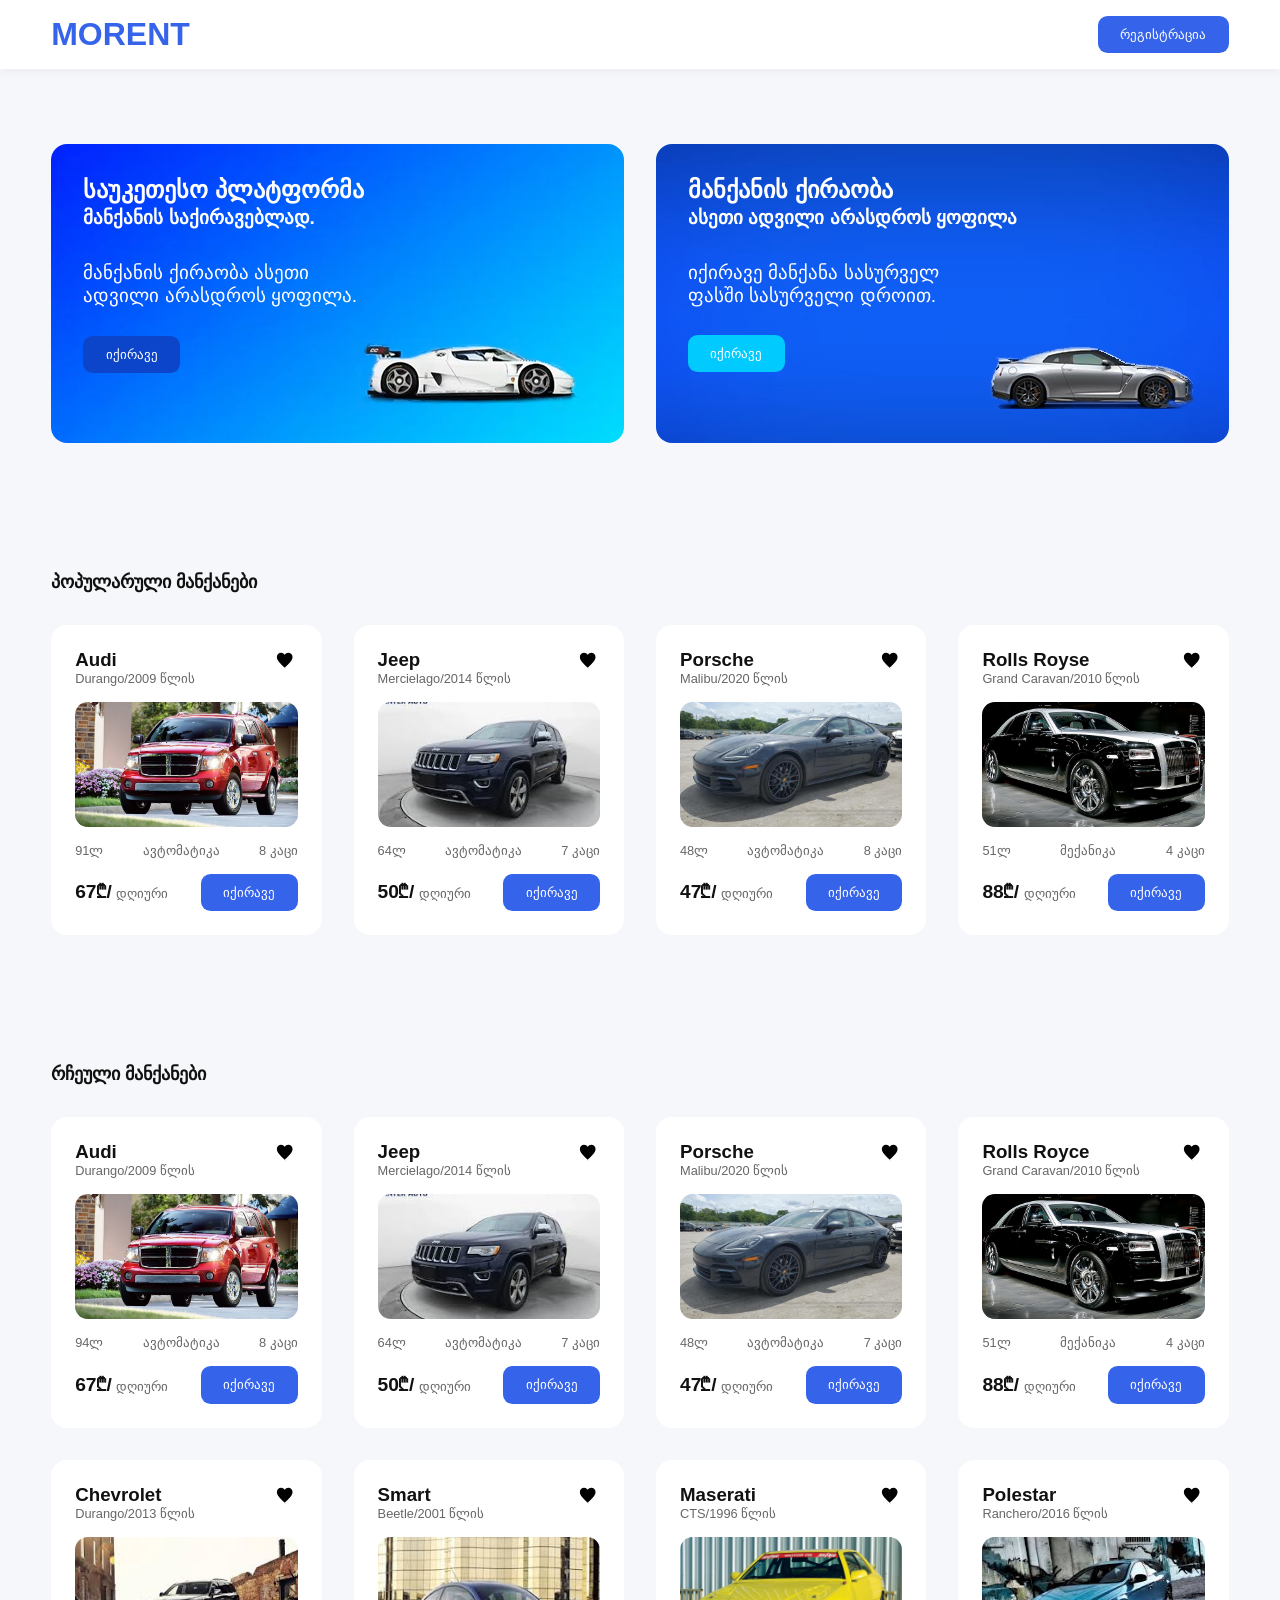
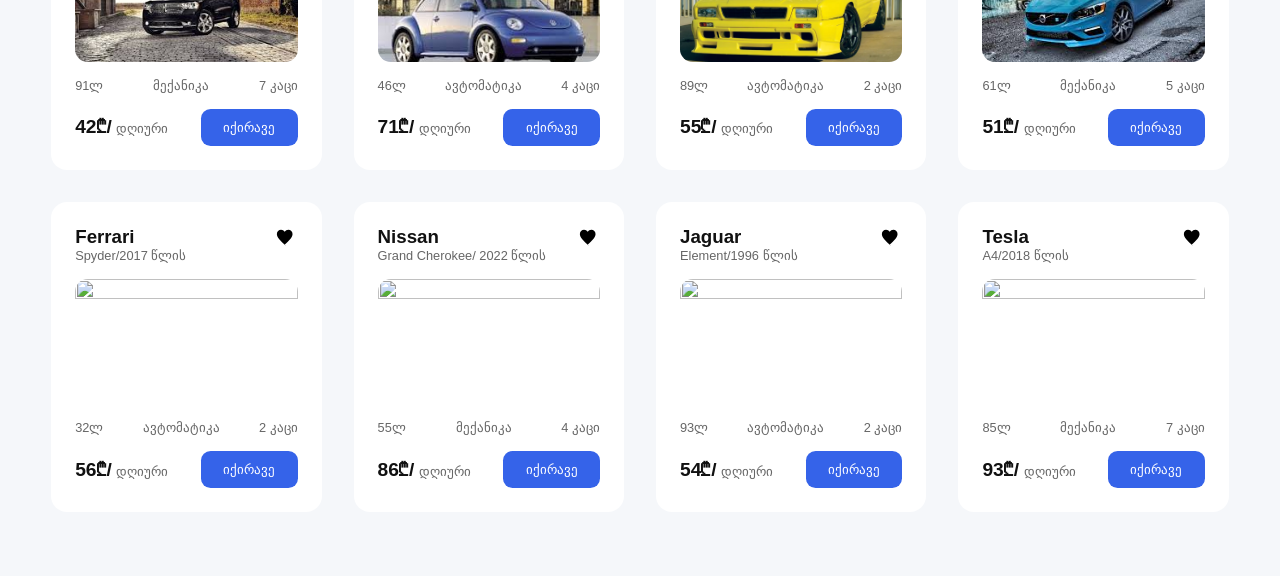
==== index.html @ abd8f341 "rent" ====
<!DOCTYPE html>
<html lang="ka">
<head>
  <meta charset="UTF-8" />
  <meta name="viewport" content="width=device-width, initial-scale=1.0" />
  <link rel="stylesheet" href="https://cdnjs.cloudflare.com/ajax/libs/font-awesome/7.0.1/css/all.min.css" integrity="sha512-2SwdPD6INVrV/lHTZbO2nodKhrnDdJK9/kg2XD1r9uGqPo1cUbujc+IYdlYdEErWNu69gVcYgdxlmVmzTWnetw==" crossorigin="anonymous" referrerpolicy="no-referrer" />
  <link rel="stylesheet" href="https://fonts.googleapis.com/css2?family=Material+Symbols+Outlined:opsz,wght,FILL,GRAD@24,400,0,0&icon_names=search_hands_free" />
  
  <title>MORENT</title>
  <link rel="stylesheet" href="car.css" />
</head>
<body>

  <!-- HEADER -->
  <header class="header">
    <div class="container header-inner">
      <h2 class="logo">MORENT</h2>
      <button class="btn-primary">რეგისტრაცია</button>
    </div>
  </header>

  <main>

    <!-- HERO SECTION -->
    <section class="hero section">
  <div class="container hero-grid">

    <div class="hero-card hero-bg-1">
      <div class="hero-content">
        <h2>საუკეთესო პლატფორმა</h2>
        <p class="hero-sub">მანქანის საქირავებლად.</p>
        <p class="hero-small">მანქანის ქირაობა ასეთი ადვილი არასდროს ყოფილა.</p>

        <div class="hero-bottom">
          <button class="btn-primary first-btn">იქირავე</button>
          <img src="imgs/car2.png" alt="Car" class="hero-car">
        </div>
      </div>
    </div>

    <div class="hero-card hero-bg-2">
      <div class="hero-content">
        <h2>მანქანის ქირაობა</h2>
        <p class="hero-sub">ასეთი ადვილი არასდროს ყოფილა</p>
        <p class="hero-small small2">იქირავე მანქანა სასურველ ფასში სასურველი დროით.</p>

        <div class="hero-bottom">
          <button class="btn-primary second-btn">იქირავე</button>
          <img src="imgs/car.png" alt="Car" class="hero-car">
        </div>
      </div>
    </div>

  </div>
</section>

    <!------------------------------------------ POPULAR CARS ------------------------------------------>
    <section class="section">
      <div class="container">
        <h4 class="section-title">პოპულარული მანქანები</h4>

        <div class="car-grid">

          <!-- CARD 1 -->
          <div class="car-card">
            <div class="card-top">
              <div>
                <h3>Audi</h3>
                <p class="car-small">Durango/2009 წლის</p>
              </div>
              <button class="heart-btn">
                <svg class="heart-icon" viewBox="0 0 24 24">
                  <path d="M12 21.35l-1.45-1.32C5.4 15.36 2 12.28 2 8.5 
                          2 6 4 4 6.5 4 
                          8.04 4 9.54 4.81 10.4 6.09 
                          11.26 4.81 12.76 4 14.3 4 
                          16.8 4 18.8 6 18.8 8.5 
                          18.8 12.28 15.4 15.36 10.25 19.97 
                          L12 21.35z"/>
                </svg>
              </button>
            </div>
<!-- SLIDER -->
            <div class="slider">
              <div class="slides">
                  <img src="imgs/audi_1.jpeg">
                  <img src="imgs/audi_2.jpeg">
                  <img src="imgs/audi_3.jpeg">
              </div>
            </div>

            <div class="car-icons">
              
              <div class="icon-item">
                <i class="fa-solid fa-gas-pump"></i>
                <span>91ლ</span>
              </div>

              <div class="icon-item">
                <i class="fa-solid fa-gears"></i>
                <span>ავტომატიკა</span>
              </div>

              <div class="icon-item">
                <i class="fa-solid fa-people-group"></i>
                <span>8 კაცი</span>
              </div>

            </div>

            <div class="card-bottom">
              <p class="price">
                <span class="price-main">67₾/</span>
                <span class="price-sub">დღიური</span>
              </p>
              <button class="btn-primary">იქირავე</button>
            </div>
          </div>

         <!-- CARD 2 -->
          <div class="car-card">
            <div class="card-top">
              <div>
                <h3>Jeep</h3>
                <p class="car-small">Mercielago/2014 წლის</p>
              </div>
              <button class="heart-btn">
                <svg class="heart-icon" viewBox="0 0 24 24">
                  <path d="M12 21.35l-1.45-1.32C5.4 15.36 2 12.28 2 8.5 
                          2 6 4 4 6.5 4 
                          8.04 4 9.54 4.81 10.4 6.09 
                          11.26 4.81 12.76 4 14.3 4 
                          16.8 4 18.8 6 18.8 8.5 
                          18.8 12.28 15.4 15.36 10.25 19.97 
                          L12 21.35z"/>
                </svg>
              </button>
            </div>

<!-- SLIDER -->
            <div class="slider">
              <div class="slides">
                  <img src="imgs/jeep_2.jpeg">
                  <img src="imgs/jeep_1.jpeg">
                  <img src="imgs/jeep_3.jpeg">
              </div>
            </div>

            <div class="car-icons">
              
              <div class="icon-item">
                <i class="fa-solid fa-gas-pump"></i>
                <span>64ლ</span>
              </div>

              <div class="icon-item">
                <i class="fa-solid fa-gears"></i>
                <span>ავტომატიკა</span>
              </div>

              <div class="icon-item">
                <i class="fa-solid fa-people-group"></i>
                <span>7 კაცი</span>
              </div>

            </div>

            <div class="card-bottom">
              <p class="price">
                <span class="price-main">50₾/</span>
                <span class="price-sub">დღიური</span>
              </p>
              <button class="btn-primary">იქირავე</button>
            </div>
          </div>

        <!-- CARD 3 -->
          <div class="car-card">
            <div class="card-top">
              <div>
                <h3>Porsche</h3>
                <p class="car-small">Malibu/2020 წლის</p>
              </div>
              <button class="heart-btn">
                <svg class="heart-icon" viewBox="0 0 24 24">
                  <path d="M12 21.35l-1.45-1.32C5.4 15.36 2 12.28 2 8.5 
                          2 6 4 4 6.5 4 
                          8.04 4 9.54 4.81 10.4 6.09 
                          11.26 4.81 12.76 4 14.3 4 
                          16.8 4 18.8 6 18.8 8.5 
                          18.8 12.28 15.4 15.36 10.25 19.97 
                          L12 21.35z"/>
                </svg>
              </button>
            </div>

<!-- SLIDER -->
            <div class="slider">
              <div class="slides">
                  <img src="imgs/porsche_1.jpg">
                  <img src="imgs/porsche_2.jpg">
                  <img src="imgs/porsche_3.jpg">
              </div>
            </div>

            <div class="car-icons">
              
              <div class="icon-item">
                <i class="fa-solid fa-gas-pump"></i>
                <span>48ლ</span>
              </div>

              <div class="icon-item">
                <i class="fa-solid fa-gears"></i>
                <span>ავტომატიკა</span>
              </div>

              <div class="icon-item">
                <i class="fa-solid fa-people-group"></i>
                <span>8 კაცი</span>
              </div>

            </div>

            <div class="card-bottom">
              <p class="price">
                <span class="price-main">47₾/</span>
                <span class="price-sub">დღიური</span>
              </p>
              <button class="btn-primary">იქირავე</button>
            </div>
          </div>

        <!-- CARD 4 -->
          <div class="car-card">
            <div class="card-top">
              <div>
                <h3>Rolls Royse</h3>
                <p class="car-small">Grand Caravan/2010 წლის</p>
              </div>
              <button class="heart-btn">
                <svg class="heart-icon" viewBox="0 0 24 24">
                  <path d="M12 21.35l-1.45-1.32C5.4 15.36 2 12.28 2 8.5 
                          2 6 4 4 6.5 4 
                          8.04 4 9.54 4.81 10.4 6.09 
                          11.26 4.81 12.76 4 14.3 4 
                          16.8 4 18.8 6 18.8 8.5 
                          18.8 12.28 15.4 15.36 10.25 19.97 
                          L12 21.35z"/>
                </svg>
              </button>
            </div>

<!-- SLIDER -->
            <div class="slider">
              <div class="slides">
                  <img src="imgs/rolls_1.jpg">
                  <img src="imgs/rolls_2.jpeg">
                  <img src="imgs/rolls_3.jpeg">
              </div>
            </div>

            <div class="car-icons">
              
              <div class="icon-item">
                <i class="fa-solid fa-gas-pump"></i>
                <span>51ლ</span>
              </div>

              <div class="icon-item">
                <i class="fa-solid fa-gears"></i>
                <span>მექანიკა</span>
              </div>

              <div class="icon-item">
                <i class="fa-solid fa-people-group"></i>
                <span>4 კაცი</span>
              </div>

            </div>

            <div class="card-bottom">
              <p class="price">
                <span class="price-main">88₾/</span>
                <span class="price-sub">დღიური</span>
              </p>
              <button class="btn-primary">იქირავე</button>
            </div>
          </div>

        </div>
      </div>
    </section>

    <!-------------------------------------- rcheuli manqanebi ------------------------------------------>
    <section class="section">
      <div class="container">
        <h4 class="section-title">რჩეული მანქანები</h4>

        <div class="car-grid">

          <!-- CARD 5 -->
          <div class="car-card">
            <div class="card-top">
              <div>
                <h3>Audi</h3>
                <p class="car-small">Durango/2009 წლის</p>
              </div>
              <button class="heart-btn">
                <svg class="heart-icon" viewBox="0 0 24 24">
                  <path d="M12 21.35l-1.45-1.32C5.4 15.36 2 12.28 2 8.5 
                          2 6 4 4 6.5 4 
                          8.04 4 9.54 4.81 10.4 6.09 
                          11.26 4.81 12.76 4 14.3 4 
                          16.8 4 18.8 6 18.8 8.5 
                          18.8 12.28 15.4 15.36 10.25 19.97 
                          L12 21.35z"/>
                </svg>
              </button>
            </div>
<!-- SLIDER -->
            <div class="slider">
              <div class="slides">
                  <img src="imgs/audi_1.jpeg">
                  <img src="imgs/audi_2.jpeg">
                  <img src="imgs/audi_3.jpeg">
              </div>
            </div>

            <div class="car-icons">
              
              <div class="icon-item">
                <i class="fa-solid fa-gas-pump"></i>
                <span>94ლ</span>
              </div>

              <div class="icon-item">
                <i class="fa-solid fa-gears"></i>
                <span>ავტომატიკა</span>
              </div>

              <div class="icon-item">
                <i class="fa-solid fa-people-group"></i>
                <span>8 კაცი</span>
              </div>

            </div>

            <div class="card-bottom">
              <p class="price">
                <span class="price-main">67₾/</span>
                <span class="price-sub">დღიური</span>
              </p>
              <button class="btn-primary">იქირავე</button>
            </div>
          </div>

         <!-- CARD 6 -->
          <div class="car-card">
            <div class="card-top">
              <div>
                <h3>Jeep</h3>
                <p class="car-small">Mercielago/2014 წლის</p>
              </div>
              <button class="heart-btn">
                <svg class="heart-icon" viewBox="0 0 24 24">
                  <path d="M12 21.35l-1.45-1.32C5.4 15.36 2 12.28 2 8.5 
                          2 6 4 4 6.5 4 
                          8.04 4 9.54 4.81 10.4 6.09 
                          11.26 4.81 12.76 4 14.3 4 
                          16.8 4 18.8 6 18.8 8.5 
                          18.8 12.28 15.4 15.36 10.25 19.97 
                          L12 21.35z"/>
                </svg>
              </button>
            </div>

<!-- SLIDER -->
            <div class="slider">
              <div class="slides">
                  <img src="imgs/jeep_2.jpeg">
                  <img src="imgs/jeep_1.jpeg">
                  <img src="imgs/jeep_3.jpeg">
              </div>
            </div>

            <div class="car-icons">
              
              <div class="icon-item">
                <i class="fa-solid fa-gas-pump"></i>
                <span>64ლ</span>
              </div>

              <div class="icon-item">
                <i class="fa-solid fa-gears"></i>
                <span>ავტომატიკა</span>
              </div>

              <div class="icon-item">
                <i class="fa-solid fa-people-group"></i>
                <span>7 კაცი</span>
              </div>

            </div>

            <div class="card-bottom">
              <p class="price">
                <span class="price-main">50₾/</span>
                <span class="price-sub">დღიური</span>
              </p>
              <button class="btn-primary">იქირავე</button>
            </div>
          </div>

        <!-- CARD 7 -->
          <div class="car-card">
            <div class="card-top">
              <div>
                <h3>Porsche</h3>
                <p class="car-small">Malibu/2020 წლის</p>
              </div>
              <button class="heart-btn">
                <svg class="heart-icon" viewBox="0 0 24 24">
                  <path d="M12 21.35l-1.45-1.32C5.4 15.36 2 12.28 2 8.5 
                          2 6 4 4 6.5 4 
                          8.04 4 9.54 4.81 10.4 6.09 
                          11.26 4.81 12.76 4 14.3 4 
                          16.8 4 18.8 6 18.8 8.5 
                          18.8 12.28 15.4 15.36 10.25 19.97 
                          L12 21.35z"/>
                </svg>
              </button>
            </div>

<!-- SLIDER -->
            <div class="slider">
              <div class="slides">
                  <img src="imgs/porsche_1.jpg">
                  <img src="imgs/porsche_2.jpg">
                  <img src="imgs/porsche_3.jpg">
              </div>
            </div>

            <div class="car-icons">
              
              <div class="icon-item">
                <i class="fa-solid fa-gas-pump"></i>
                <span>48ლ</span>
              </div>

              <div class="icon-item">
                <i class="fa-solid fa-gears"></i>
                <span>ავტომატიკა</span>
              </div>

              <div class="icon-item">
                <i class="fa-solid fa-people-group"></i>
                <span>7 კაცი</span>
              </div>

            </div>

            <div class="card-bottom">
              <p class="price">
                <span class="price-main">47₾/</span>
                <span class="price-sub">დღიური</span>
              </p>
              <button class="btn-primary">იქირავე</button>
            </div>
          </div>

        <!-- CARD 8 -->
          <div class="car-card">
            <div class="card-top">
              <div>
                <h3>Rolls Royce</h3>
                <p class="car-small">Grand Caravan/2010 წლის</p>
              </div>
              <button class="heart-btn">
                <svg class="heart-icon" viewBox="0 0 24 24">
                  <path d="M12 21.35l-1.45-1.32C5.4 15.36 2 12.28 2 8.5 
                          2 6 4 4 6.5 4 
                          8.04 4 9.54 4.81 10.4 6.09 
                          11.26 4.81 12.76 4 14.3 4 
                          16.8 4 18.8 6 18.8 8.5 
                          18.8 12.28 15.4 15.36 10.25 19.97 
                          L12 21.35z"/>
                </svg>
              </button>
            </div>

<!-- SLIDER -->
            <div class="slider">
              <div class="slides">
                  <img src="imgs/rolls_1.jpg">
                  <img src="imgs/rolls_2.jpeg">
                  <img src="imgs/rolls_3.jpeg">
              </div>
            </div>

            <div class="car-icons">
              
              <div class="icon-item">
                <i class="fa-solid fa-gas-pump"></i>
                <span>51ლ</span>
              </div>

              <div class="icon-item">
                <i class="fa-solid fa-gears"></i>
                <span>მექანიკა</span>
              </div>

              <div class="icon-item">
                <i class="fa-solid fa-people-group"></i>
                <span>4 კაცი</span>
              </div>

            </div>

            <div class="card-bottom">
              <p class="price">
                <span class="price-main">88₾/</span>
                <span class="price-sub">დღიური</span>
              </p>
              <button class="btn-primary">იქირავე</button>
            </div>
          </div>

                    <!-- CARD 9 -->
          <div class="car-card">
            <div class="card-top">
              <div>
                <h3>Chevrolet</h3>
                <p class="car-small">Durango/2013 წლის</p>
              </div>
              <button class="heart-btn">
                <svg class="heart-icon" viewBox="0 0 24 24">
                  <path d="M12 21.35l-1.45-1.32C5.4 15.36 2 12.28 2 8.5 
                          2 6 4 4 6.5 4 
                          8.04 4 9.54 4.81 10.4 6.09 
                          11.26 4.81 12.76 4 14.3 4 
                          16.8 4 18.8 6 18.8 8.5 
                          18.8 12.28 15.4 15.36 10.25 19.97 
                          L12 21.35z"/>
                </svg>
              </button>
            </div>
<!-- SLIDER -->
            <div class="slider">
              <div class="slides">
                  <img src="imgs/chevrolet_1.jpeg">
                  <img src="imgs/chevrolet_2.jpeg">
                  <img src="imgs/chevrolet_3.jpeg">
              </div>
            </div>

            <div class="car-icons">
              
              <div class="icon-item">
                <i class="fa-solid fa-gas-pump"></i>
                <span>91ლ</span>
              </div>

              <div class="icon-item">
                <i class="fa-solid fa-gears"></i>
                <span>მექანიკა</span>
              </div>

              <div class="icon-item">
                <i class="fa-solid fa-people-group"></i>
                <span>7 კაცი</span>
              </div>

            </div>

            <div class="card-bottom">
              <p class="price">
                <span class="price-main">42₾/</span>
                <span class="price-sub">დღიური</span>
              </p>
              <button class="btn-primary">იქირავე</button>
            </div>
          </div>

          <!-- CARD 10 -->
          <div class="car-card">
            <div class="card-top">
              <div>
                <h3>Smart</h3>
                <p class="car-small">Beetle/2001 წლის</p>
              </div>
              <button class="heart-btn">
                <svg class="heart-icon" viewBox="0 0 24 24">
                  <path d="M12 21.35l-1.45-1.32C5.4 15.36 2 12.28 2 8.5 
                          2 6 4 4 6.5 4 
                          8.04 4 9.54 4.81 10.4 6.09 
                          11.26 4.81 12.76 4 14.3 4 
                          16.8 4 18.8 6 18.8 8.5 
                          18.8 12.28 15.4 15.36 10.25 19.97 
                          L12 21.35z"/>
                </svg>
              </button>
            </div>
<!-- SLIDER -->
            <div class="slider">
              <div class="slides">
                  <img src="imgs/smart_1.jpeg">
                  <img src="imgs/smart_2.jpeg">
                  <img src="imgs/smart_3.jpeg">
              </div>
            </div>

            <div class="car-icons">
              
              <div class="icon-item">
                <i class="fa-solid fa-gas-pump"></i>
                <span>46ლ</span>
              </div>

              <div class="icon-item">
                <i class="fa-solid fa-gears"></i>
                <span>ავტომატიკა</span>
              </div>

              <div class="icon-item">
                <i class="fa-solid fa-people-group"></i>
                <span>4 კაცი</span>
              </div>

            </div>

            <div class="card-bottom">
              <p class="price">
                <span class="price-main">71₾/</span>
                <span class="price-sub">დღიური</span>
              </p>
              <button class="btn-primary">იქირავე</button>
            </div>
          </div>

            <!-- CARD 11 -->
          <div class="car-card">
            <div class="card-top">
              <div>
                <h3>Maserati</h3>
                <p class="car-small">CTS/1996 წლის</p>
              </div>
              <button class="heart-btn">
                <svg class="heart-icon" viewBox="0 0 24 24">
                  <path d="M12 21.35l-1.45-1.32C5.4 15.36 2 12.28 2 8.5 
                          2 6 4 4 6.5 4 
                          8.04 4 9.54 4.81 10.4 6.09 
                          11.26 4.81 12.76 4 14.3 4 
                          16.8 4 18.8 6 18.8 8.5 
                          18.8 12.28 15.4 15.36 10.25 19.97 
                          L12 21.35z"/>
                </svg>
              </button>
            </div>
<!-- SLIDER -->
            <div class="slider">
              <div class="slides">
                  <img src="imgs/maserati_3.jpg">
                  <img src="imgs/maserati_1.jpg">
                  <img src="imgs/maserati_2.jpg">
              </div>
            </div>

            <div class="car-icons">
              
              <div class="icon-item">
                <i class="fa-solid fa-gas-pump"></i>
                <span>89ლ</span>
              </div>

              <div class="icon-item">
                <i class="fa-solid fa-gears"></i>
                <span>ავტომატიკა</span>
              </div>

              <div class="icon-item">
                <i class="fa-solid fa-people-group"></i>
                <span>2 კაცი</span>
              </div>

            </div>

            <div class="card-bottom">
              <p class="price">
                <span class="price-main">55₾/</span>
                <span class="price-sub">დღიური</span>
              </p>
              <button class="btn-primary">იქირავე</button>
            </div>
          </div>

          <!-- CARD 12 -->
          <div class="car-card">
            <div class="card-top">
              <div>
                <h3>Polestar</h3>
                <p class="car-small">Ranchero/2016 წლის</p>
              </div>
              <button class="heart-btn">
                <svg class="heart-icon" viewBox="0 0 24 24">
                  <path d="M12 21.35l-1.45-1.32C5.4 15.36 2 12.28 2 8.5 
                          2 6 4 4 6.5 4 
                          8.04 4 9.54 4.81 10.4 6.09 
                          11.26 4.81 12.76 4 14.3 4 
                          16.8 4 18.8 6 18.8 8.5 
                          18.8 12.28 15.4 15.36 10.25 19.97 
                          L12 21.35z"/>
                </svg>
              </button>
            </div>
<!-- SLIDER -->
            <div class="slider">
              <div class="slides">
                  <img src="imgs/polestra_1.jpeg">
                  <img src="imgs/polestra_2.jpeg">
                  <img src="imgs/polestra_3.jpeg">
              </div>
            </div>

            <div class="car-icons">
              
              <div class="icon-item">
                <i class="fa-solid fa-gas-pump"></i>
                <span>61ლ</span>
              </div>

              <div class="icon-item">
                <i class="fa-solid fa-gears"></i>
                <span>მექანიკა</span>
              </div>

              <div class="icon-item">
                <i class="fa-solid fa-people-group"></i>
                <span>5 კაცი</span>
              </div>

            </div>

            <div class="card-bottom">
              <p class="price">
                <span class="price-main">51₾/</span>
                <span class="price-sub">დღიური</span>
              </p>
              <button class="btn-primary">იქირავე</button>
            </div>
          </div>

          <!-- CARD 13 -->
          <div class="car-card">
            <div class="card-top">
              <div>
                <h3>Ferrari</h3>
                <p class="car-small">Spyder/2017 წლის</p>
              </div>
              <button class="heart-btn">
                <svg class="heart-icon" viewBox="0 0 24 24">
                  <path d="M12 21.35l-1.45-1.32C5.4 15.36 2 12.28 2 8.5 
                          2 6 4 4 6.5 4 
                          8.04 4 9.54 4.81 10.4 6.09 
                          11.26 4.81 12.76 4 14.3 4 
                          16.8 4 18.8 6 18.8 8.5 
                          18.8 12.28 15.4 15.36 10.25 19.97 
                          L12 21.35z"/>
                </svg>
              </button>
            </div>
<!-- SLIDER -->
            <div class="slider">
              <div class="slides">
                  <img src="./Blue_1.jpg">
                  <img src="./car.png">
                  <img src="./car2.png">
              </div>
            </div>

            <div class="car-icons">
              
              <div class="icon-item">
                <i class="fa-solid fa-gas-pump"></i>
                <span>32ლ</span>
              </div>

              <div class="icon-item">
                <i class="fa-solid fa-gears"></i>
                <span>ავტომატიკა</span>
              </div>

              <div class="icon-item">
                <i class="fa-solid fa-people-group"></i>
                <span>2 კაცი</span>
              </div>

            </div>

            <div class="card-bottom">
              <p class="price">
                <span class="price-main">56₾/</span>
                <span class="price-sub">დღიური</span>
              </p>
              <button class="btn-primary">იქირავე</button>
            </div>
          </div>

         <!-- CARD 14 -->
          <div class="car-card">
            <div class="card-top">
              <div>
                <h3>Nissan</h3>
                <p class="car-small">Grand Cherokee/ 2022 წლის</p>
              </div>
              <button class="heart-btn">
                <svg class="heart-icon" viewBox="0 0 24 24">
                  <path d="M12 21.35l-1.45-1.32C5.4 15.36 2 12.28 2 8.5 
                          2 6 4 4 6.5 4 
                          8.04 4 9.54 4.81 10.4 6.09 
                          11.26 4.81 12.76 4 14.3 4 
                          16.8 4 18.8 6 18.8 8.5 
                          18.8 12.28 15.4 15.36 10.25 19.97 
                          L12 21.35z"/>
                </svg>
              </button>
            </div>

<!-- SLIDER -->
            <div class="slider">
              <div class="slides">
                  <img src="./Blue_1.jpg">
                  <img src="./car.png">
                  <img src="./car2.png">
              </div>
            </div>

            <div class="car-icons">
              
              <div class="icon-item">
                <i class="fa-solid fa-gas-pump"></i>
                <span>55ლ</span>
              </div>

              <div class="icon-item">
                <i class="fa-solid fa-gears"></i>
                <span>მექანიკა</span>
              </div>

              <div class="icon-item">
                <i class="fa-solid fa-people-group"></i>
                <span>4 კაცი</span>
              </div>

            </div>

            <div class="card-bottom">
              <p class="price">
                <span class="price-main">86₾/</span>
                <span class="price-sub">დღიური</span>
              </p>
              <button class="btn-primary">იქირავე</button>
            </div>
          </div>

        <!-- CARD 15 -->
          <div class="car-card">
            <div class="card-top">
              <div>
                <h3>Jaguar</h3>
                <p class="car-small">Element/1996 წლის</p>
              </div>
              <button class="heart-btn">
                <svg class="heart-icon" viewBox="0 0 24 24">
                  <path d="M12 21.35l-1.45-1.32C5.4 15.36 2 12.28 2 8.5 
                          2 6 4 4 6.5 4 
                          8.04 4 9.54 4.81 10.4 6.09 
                          11.26 4.81 12.76 4 14.3 4 
                          16.8 4 18.8 6 18.8 8.5 
                          18.8 12.28 15.4 15.36 10.25 19.97 
                          L12 21.35z"/>
                </svg>
              </button>
            </div>

<!-- SLIDER -->
            <div class="slider">
              <div class="slides">
                  <img src="./Blue_1.jpg">
                  <img src="./car.png">
                  <img src="./car2.png">
              </div>
            </div>

            <div class="car-icons">
              
              <div class="icon-item">
                <i class="fa-solid fa-gas-pump"></i>
                <span>93ლ</span>
              </div>

              <div class="icon-item">
                <i class="fa-solid fa-gears"></i>
                <span>ავტომატიკა</span>
              </div>

              <div class="icon-item">
                <i class="fa-solid fa-people-group"></i>
                <span>2 კაცი</span>
              </div>

            </div>

            <div class="card-bottom">
              <p class="price">
                <span class="price-main">54₾/</span>
                <span class="price-sub">დღიური</span>
              </p>
              <button class="btn-primary">იქირავე</button>
            </div>
          </div>

        <!-- CARD 16 -->
          <div class="car-card">
            <div class="card-top">
              <div>
                <h3>Tesla</h3>
                <p class="car-small">A4/2018 წლის</p>
              </div>
              <button class="heart-btn">
                <svg class="heart-icon" viewBox="0 0 24 24">
                  <path d="M12 21.35l-1.45-1.32C5.4 15.36 2 12.28 2 8.5 
                          2 6 4 4 6.5 4 
                          8.04 4 9.54 4.81 10.4 6.09 
                          11.26 4.81 12.76 4 14.3 4 
                          16.8 4 18.8 6 18.8 8.5 
                          18.8 12.28 15.4 15.36 10.25 19.97 
                          L12 21.35z"/>
                </svg>
              </button>
            </div>

<!-- SLIDER -->
            <div class="slider">
              <div class="slides">
                  <img src="./Blue_1.jpg">
                  <img src="./car.png">
                  <img src="./car2.png">
              </div>
            </div>

            <div class="car-icons">
              
              <div class="icon-item">
                <i class="fa-solid fa-gas-pump"></i>
                <span>85ლ</span>
              </div>

              <div class="icon-item">
                <i class="fa-solid fa-gears"></i>
                <span>მექანიკა</span>
              </div>

              <div class="icon-item">
                <i class="fa-solid fa-people-group"></i>
                <span>7 კაცი</span>
              </div>

            </div>

            <div class="card-bottom">
              <p class="price">
                <span class="price-main">93₾/</span>
                <span class="price-sub">დღიური</span>
              </p>
              <button class="btn-primary">იქირავე</button>
            </div>
          </div>

        </div>
      </div>
    </section>

  </main>



<script src="rent.js"></script>

</body>
</html>
---- car.css ----
/* ===================== */
/* ROOT SYSTEM */
/* ===================== */

:root {
  --primary: #3563e9;
  --primary-hover: #274bcc;
  --dark: #111;
  --gray: #666;
  --light-gray: #f5f7fa;
  --white: #fff;

  --radius: 1rem;
  --transition: .3s ease;

  --fs-sm: .8rem;
  --fs-base: 1rem;
  --fs-lg: 1.20rem;
  --fs-xl: clamp(1.5rem, 3vw, 2rem);
}

/* RESET */
* {
  margin: 0;
  padding: 0;
  box-sizing: border-box;
}

img {
  max-width: 100%;
  display: block;
}

body {
  font-family: sans-serif;
  background: var(--light-gray);
  color: var(--dark);
}

/* ===================== */
/* LAYOUT SYSTEM */
/* ===================== */

.container {
  width: min(92%, 1200px);
  margin-inline: auto;
}

.section {
  padding-block: 4rem;
}

/* ===================== */
/* HEADER */
/* ===================== */

.header {
  position: fixed;
  inset: 0 0 auto 0;
  background: var(--white);
  box-shadow: 0 2px 10px rgba(0,0,0,.05);
  z-index: 100;
}

.header-inner {
  display: flex;
  justify-content: space-between;
  align-items: center;
  padding-block: 1rem;
}

main {
  margin-top: 5rem;
}

.logo {
  font-size: var(--fs-xl);
  color: var(--primary);
}

/* ===================== */
/* BUTTON */
/* ===================== */

.btn-primary {
  background: var(--primary);
  color: white;
  border: none;
  padding: .7rem 1.4rem;
  border-radius: .6rem;
  cursor: pointer;
  transition: var(--transition);
}

.btn-primary:hover {
  background: var(--primary-hover);
}

/* ===================== */
/* HERO */
/* ===================== */
/* HERO BACKGROUND */



/* İçeriği layout bozmayacak şekilde ayarlıyoruz */

.hero-content {
  display: flex;
  flex-direction: column;
  gap: .5rem;
}

/* Buton + Araba hizalama */

.hero-bottom {
  display: flex;
  align-items: center;
  justify-content: space-between;
  gap: 1rem;
  margin-top: 1.5rem;
  flex-wrap: wrap;
}

/* Araba resmi */

.hero-car {
  max-width: 260px;
  height: auto;
}

.hero-grid {
  display: grid;
  gap: 2rem;
}

.hero-card {
  position: relative;
  background-size: cover;
  background-position: center;
  background-repeat: no-repeat;

  padding: 2rem;
  border-radius: var(--radius);
}
.hero-card.hero-bg-1 {
  background-image: url('imgs/Blue_1.jpg');
}
.hero-card.hero-bg-2 {
  background-image: url('imgs/Blue_2.jpg');
}

.hero-card h2 {
  color: var(--white);
}

.hero-sub {
  font-size: var(--fs-lg);
  margin-top: -.4rem;
  color: var(--white);
  font-weight: 600;
}

.hero-small {
  font-size: var(--fs-lg);
  color: var(--white);
  margin-top: 1.5rem;
  width: 60%;
}

.hero-small.small2 {
  width: 60%;
}

.hero-card .btn-primary {
  margin-top: -2.5rem;
}
.hero-card .first-btn {
  background-color: #0C45CA;
}
.hero-card .second-btn {
  background-color: #01CAFF;
}
/* ===================== */
/* CAR SECTION */
/* ===================== */

.section-title {
  margin-bottom: 2rem;
  font-size: 18px;
}

.car-grid {
  display: grid;
  gap: 2rem;
  grid-template-columns: repeat(auto-fit, minmax(250px, 1fr));
}

.car-card {
  background: var(--white);
  padding: 1.5rem;
  border-radius: var(--radius);
  display: flex;
  flex-direction: column;
  gap: 1rem;
}

.card-top {
  display: flex;
  justify-content: space-between;
  align-items: start;
}

.car-small {
  font-size: var(--fs-sm);
  color: var(--gray);
}

.heart-btn {
  background: none;
  border: none;
  cursor: pointer;
  padding: 0;
}

.heart-icon {
  width: 1.4rem;
  height: 1.4rem;
  fill: black; /* Normal hali */
  transition: fill .3s ease, transform .2s ease;
}

.heart-btn.active .heart-icon {
  fill: red; /* Tıklanınca */
}

/* Hafif premium efekt */
.heart-btn:hover .heart-icon {
  transform: scale(1.1);
}

.slider {
  overflow: hidden;
  border-radius: .8rem;
  cursor: pointer;
}

.slides {
  display: flex;
  transition: transform .4s ease;
}

.slides img {
  width: 100%;
  flex-shrink: 0;
  aspect-ratio: 16 / 9;
  object-fit: cover;
}

.car-icons {
  display: flex;
  justify-content: space-between;
  font-size: var(--fs-sm);
  color: var(--gray);
}

.card-bottom {
  display: flex;
  justify-content: space-between;
  align-items: center;
}

.price-main {
  font-size: var(--fs-lg);
  font-weight: 600;
}

.price-sub {
  font-size: var(--fs-sm);
  color: var(--gray);
}

/* ===================== */
/* RESPONSIVE */
/* ===================== */

@media (min-width: 768px) {
  .hero-grid {
    grid-template-columns: repeat(2, 1fr);
  }
}
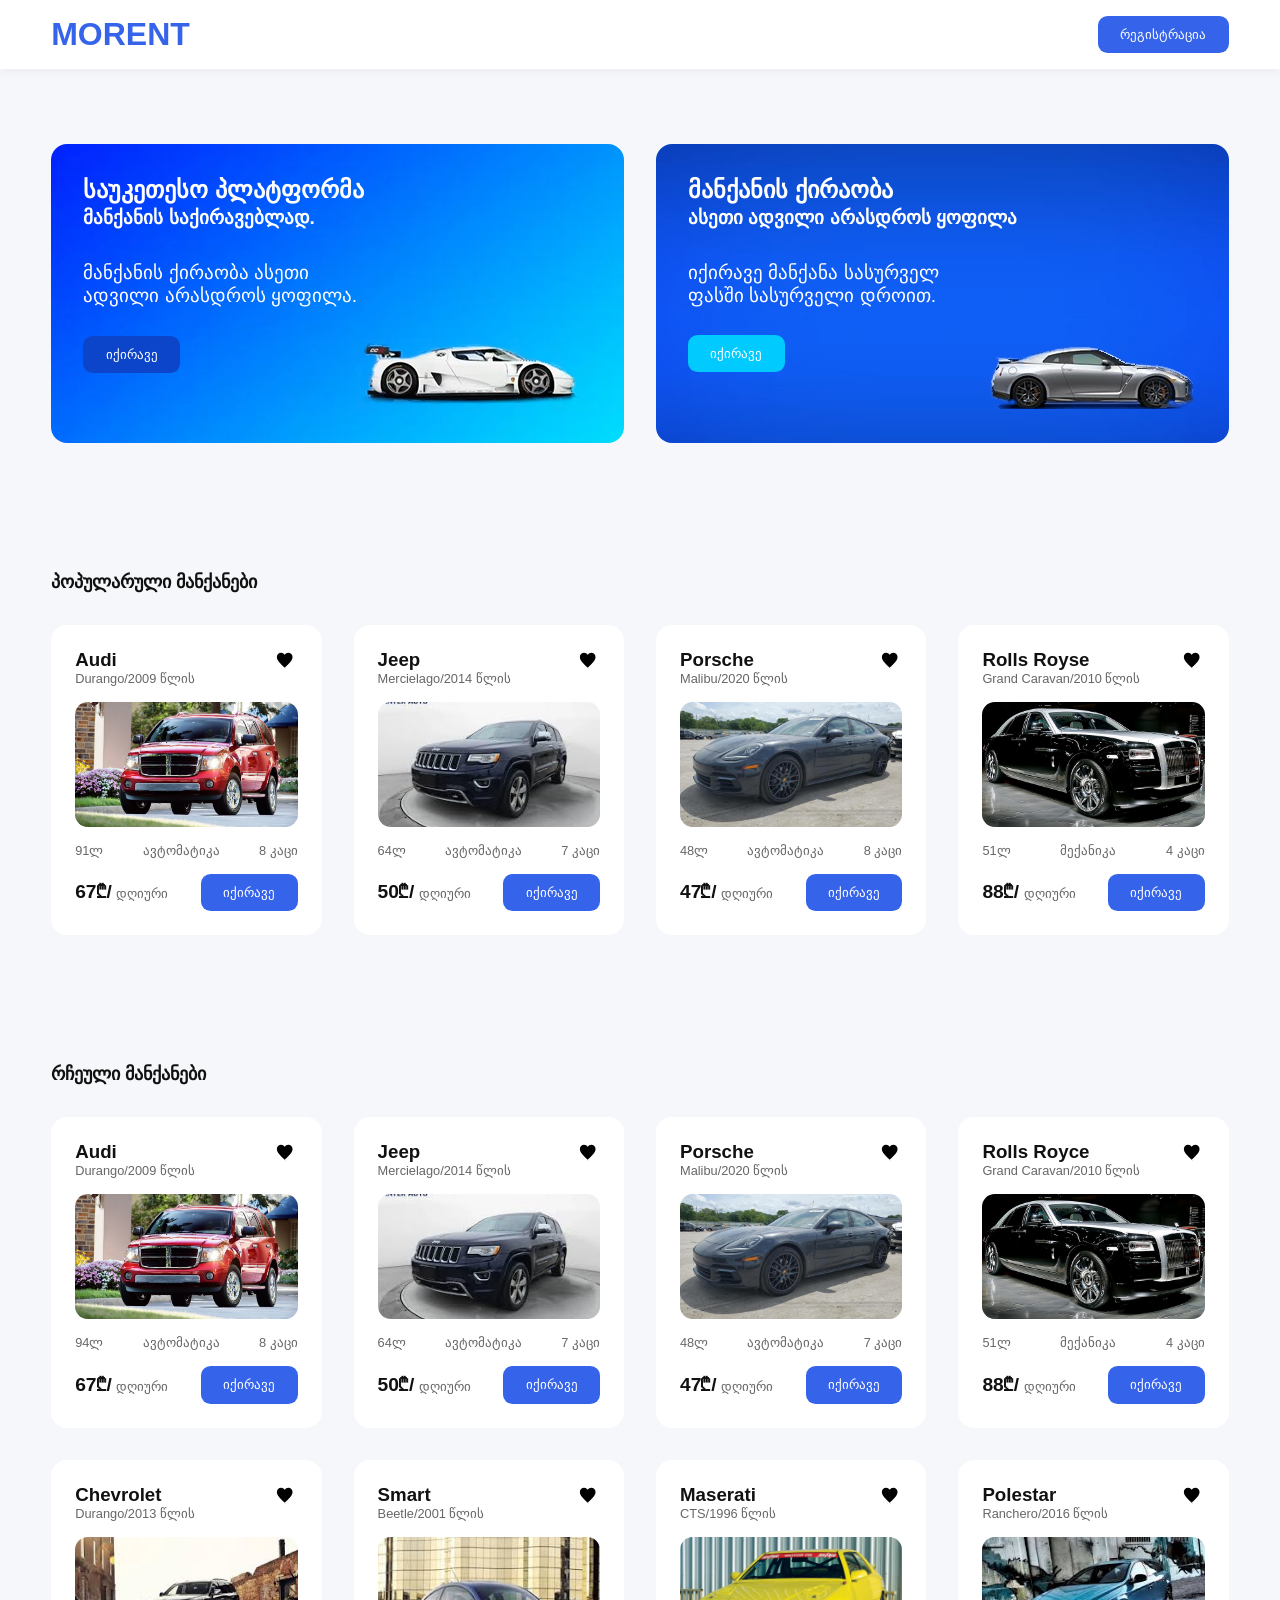
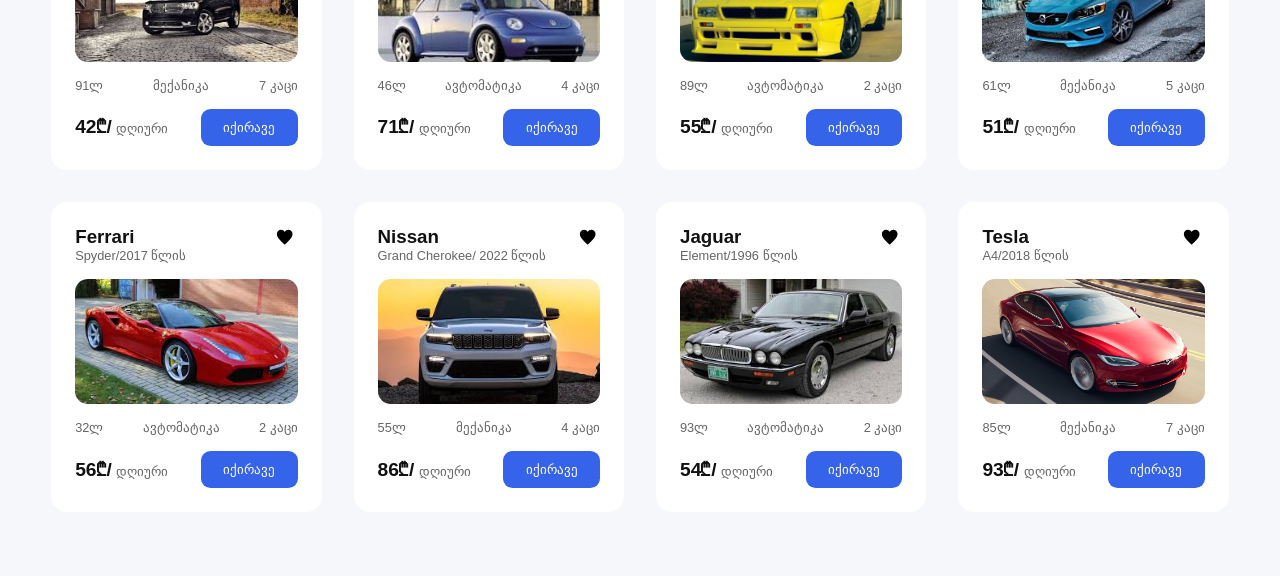
==== commit 311ba90e: "photos" ====
--- a/index.html
+++ b/index.html
@@ -772,9 +772,9 @@
 <!-- SLIDER -->
             <div class="slider">
               <div class="slides">
-                  <img src="./Blue_1.jpg">
-                  <img src="./car.png">
-                  <img src="./car2.png">
+                  <img src="imgs/ferrari_1.jpeg">
+                  <img src="imgs/ferrari_2.jpeg">
+                  <img src="imgs/ferrari_3.jpeg">
               </div>
             </div>
 
@@ -829,9 +829,9 @@
 <!-- SLIDER -->
             <div class="slider">
               <div class="slides">
-                  <img src="./Blue_1.jpg">
-                  <img src="./car.png">
-                  <img src="./car2.png">
+                  <img src="imgs/nissan_1.jpeg">
+                  <img src="imgs/nissan_2.jpeg">
+                  <img src="imgs/nissan_3.jpeg">
               </div>
             </div>
 
@@ -886,9 +886,9 @@
 <!-- SLIDER -->
             <div class="slider">
               <div class="slides">
-                  <img src="./Blue_1.jpg">
-                  <img src="./car.png">
-                  <img src="./car2.png">
+                  <img src="imgs/jaguar_1.jpeg">
+                  <img src="imgs/jaguar_2.jpeg">
+                  <img src="imgs/jaguar_3.jpeg">
               </div>
             </div>
 
@@ -943,9 +943,9 @@
 <!-- SLIDER -->
             <div class="slider">
               <div class="slides">
-                  <img src="./Blue_1.jpg">
-                  <img src="./car.png">
-                  <img src="./car2.png">
+                  <img src="imgs/tesla_1.jpeg">
+                  <img src="imgs/tesla_2.jpeg">
+                  <img src="imgs/tesla_3.jpeg">
               </div>
             </div>
 
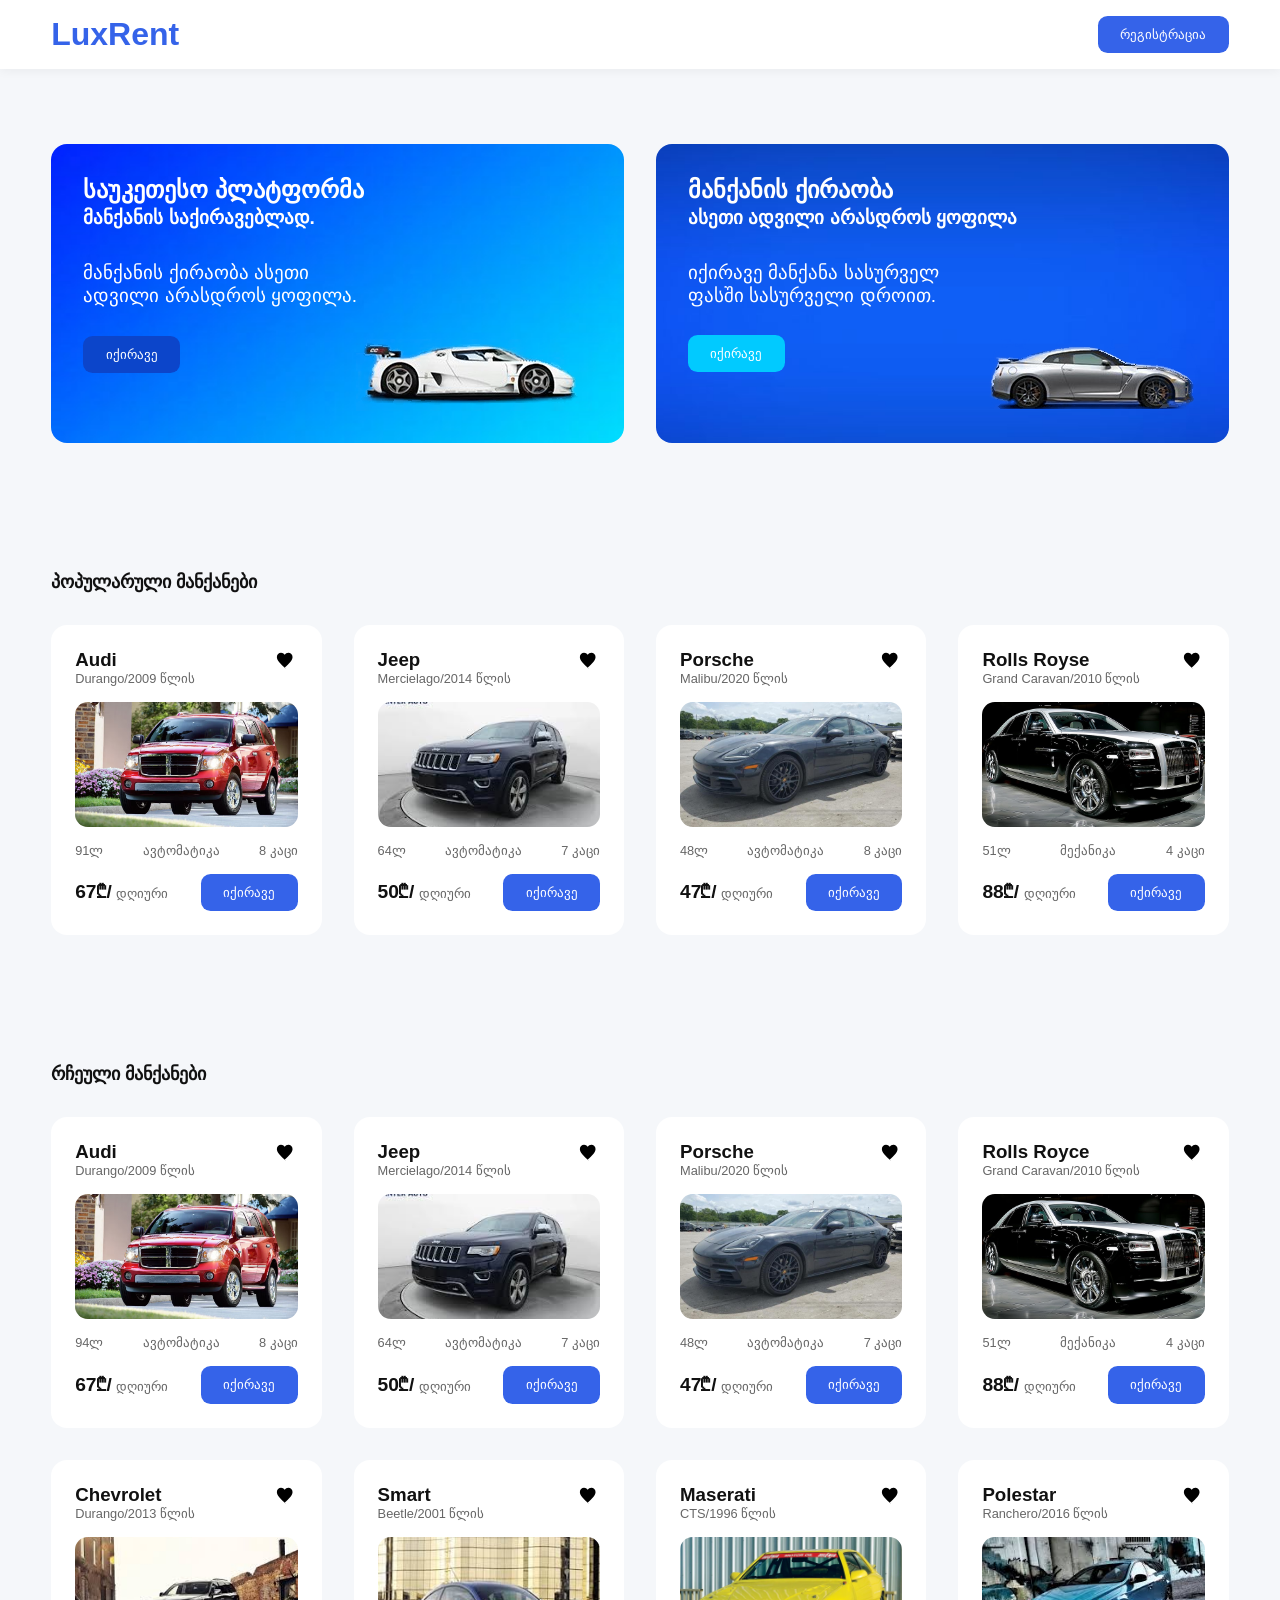
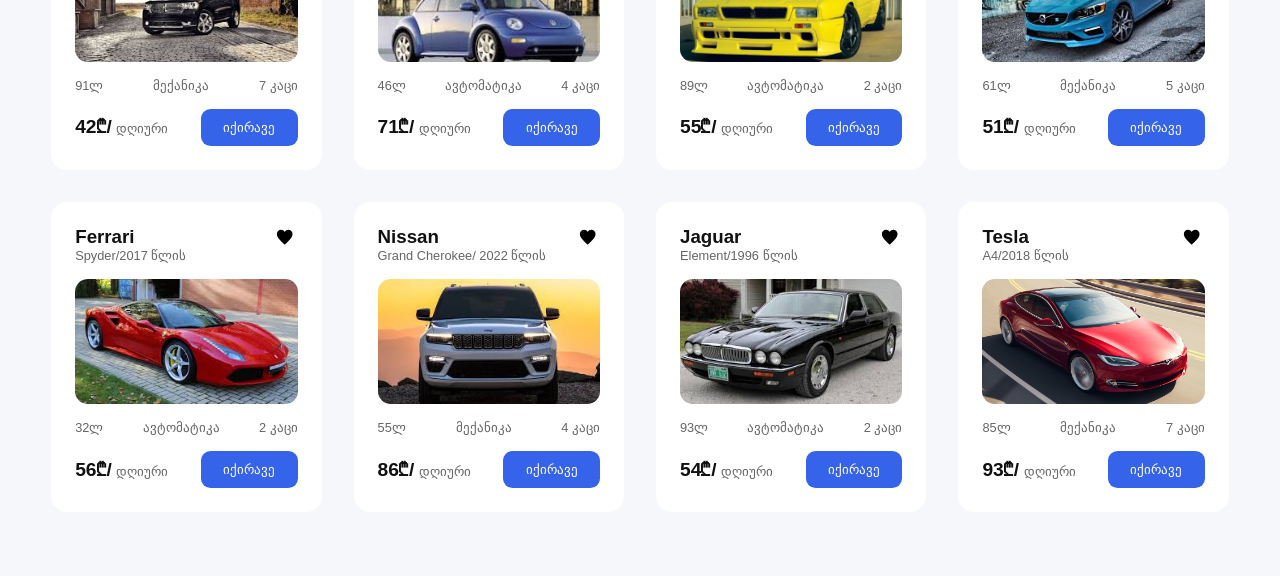
==== commit f876836d: "new adds" ====
--- a/index.html
+++ b/index.html
@@ -9,13 +9,13 @@
   <title>MORENT</title>
   <link rel="stylesheet" href="car.css" />
 </head>
-<body>
+<body class="registerr">
 
   <!-- HEADER -->
   <header class="header">
     <div class="container header-inner">
-      <h2 class="logo">MORENT</h2>
-      <button class="btn-primary">რეგისტრაცია</button>
+      <h2 class="logo"><a href="./index.html">LuxRent</a></h2>
+      <button class="btn-primary"><a href="./registr.html">რეგისტრაცია</a></button>
     </div>
   </header>
 
--- a/car.css
+++ b/car.css
@@ -75,6 +75,10 @@
 
 .logo {
   font-size: var(--fs-xl);
+  color: var(--primary);
+}
+.logo a{
+  text-decoration: none;
   color: var(--primary);
 }
 
@@ -92,6 +96,11 @@
   transition: var(--transition);
 }
 
+.btn-primary a{
+  text-decoration: none;
+  color: white;
+}
+
 .btn-primary:hover {
   background: var(--primary-hover);
 }
@@ -288,4 +297,135 @@
   .hero-grid {
     grid-template-columns: repeat(2, 1fr);
   }
+}
+
+/*================================*/
+ /*registr.html*/
+/*================================*/
+
+.register{
+  background-color: #A1A7AF;
+}
+
+.register-section {
+  min-height: 90vh;
+  margin-top: 40px;
+  display: flex;
+  align-items: center;
+  justify-content: center;
+  padding: 40px 0;
+}
+
+.register-container {
+  width: 85%;
+  display: flex;
+  align-items: center;
+  justify-content: space-between;
+  gap: 60px;
+}
+
+/* SOL TARAF */
+
+.register-left {
+  flex: 1;
+  max-width: 450px;
+}
+
+.register-left form {
+  display: flex;
+  flex-direction: column;
+  gap: 18px;
+}
+
+.register-left input {
+  padding: 14px 16px;
+  font-size: 15px;
+  border: 1px solid #ddd;
+  border-radius: 8px;
+  outline: none;
+  transition: 0.3s;
+}
+
+.register-left input:focus {
+  border-color: #0d6efd;
+}
+
+.register-left button {
+  padding: 14px;
+  background: #0d6efd;
+  color: white;
+  border: none;
+  border-radius: 8px;
+  font-size: 16px;
+  cursor: pointer;
+  transition: 0.3s;
+}
+
+.register-left button:hover {
+  background: #0b5ed7;
+}
+
+.login-link {
+  display: inline-block;
+  margin-top: 18px;
+  font-size: 14px;
+  color: black;
+  width: 50%;
+}
+
+.login-link:hover {
+  text-decoration: underline;
+}
+
+/* SAĞ TARAF */
+
+.register-right {
+  flex: 1;
+  display: flex;
+  justify-content: flex-end;
+}
+
+.register-right img {
+  width: 100%;
+  max-width: 550px; /* biraz büyük */
+  border-radius: 20px;
+}
+
+#successMessage img{
+  display: flex;
+  justify-content: center;
+  align-items: center;
+  margin-left: 114px;
+  margin-top: -140px;
+}
+
+.register2{
+  min-height:100vh;
+  background-image: url("imgs/login_bmw.jpg"); /* araba resmi */
+  background-size: cover;
+  background-position: center;
+  background-repeat: no-repeat;
+  position: relative;
+}
+
+.register2::before{
+  content:"";
+  position:absolute;
+  top:0;
+  left:0;
+  width:100%;
+  height:100%;
+
+  background: rgba(0,0,0,0.6); /* siyah transparan */
+  backdrop-filter: blur(4px); /* blur efekti */
+
+  z-index:0;
+}
+
+
+.login{
+  background: rgba(255,255,255,0.08);
+  backdrop-filter: blur(6px);
+  border-radius:12px;
+  padding:40px;
 }
